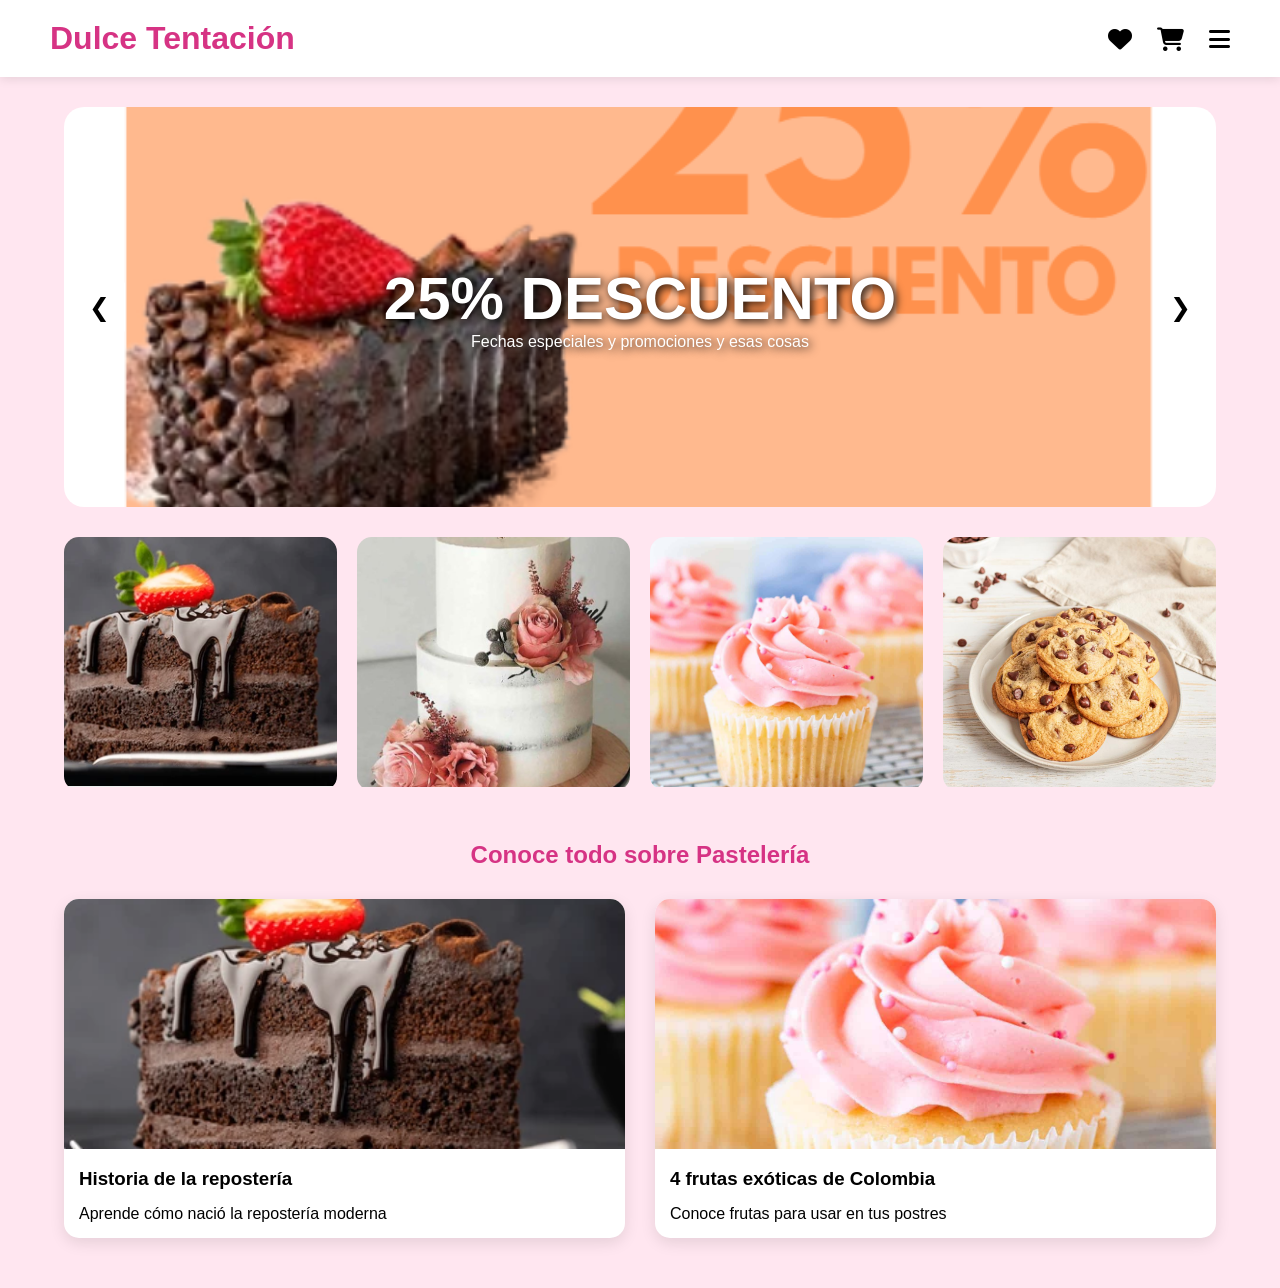
==== index.html @ 4da7d01d "Primer commit" ====
<!DOCTYPE html>
<html lang="en">
<head>
    <meta charset="UTF-8">
    <meta name="viewport" content="width=device-width, initial-scale=1.0">
    <title>Dulce Tentación V1</title>
    <link rel="stylesheet" href="css/estilo.css">
    <link rel="stylesheet" href="https://cdnjs.cloudflare.com/ajax/libs/font-awesome/6.5.1/css/all.min.css">
</head>
<body>
    <!-- Encabezado -->
    <header>
        <h1>Dulce Tentación</h1>
        <div class="iconos">
            <i class="fa-solid fa-heart"></i>
            <i class="fa-solid fa-cart-shopping"></i>
            <i class="fa-solid fa-bars"></i>
        </div>
    </header>

    <!-- Cosa deslizable -->
    <section class="slider">
        <button id="prev">&#10094;</button>
        <img id="slide" src="img/prueba_promo1.JPG">
        <button id="next">&#10095;</button>

        <div class="texto-slider">
            <h2>25% DESCUENTO</h2>
            <p>Fechas especiales y promociones y esas cosas</p>
        </div>
    </section>

    <!-- categorías -->
    <section class="categorias">
        <div class="categoria">
            <img src="img/tortas.jpg">
            <div class="overlay">
                <h3>Pastelería</h3>
            </div>
        </div>

        <div class="categoria">
            <img src="img/personalizados.jpg">
            <div class="overlay">
                <h3>Personalizados</h3>
            </div>
        </div>

        <div class="categoria">
            <img src="img/minis.jpg">
            <div class="overlay">
                <h3>Minis</h3>
            </div>
        </div>

        <div class="categoria">
            <img src="img/antojitos.jpg">
            <div class="overlay">
                <h3>Antojitos</h3>
            </div>
        </div>
    </section>

    <!-- aprende esto (blog) -->
    <section class="blog">
        <h2>Conoce todo sobre Pastelería</h2>

        <div class="articulos">
            <article>
                <img src="img/tortas.jpg">
                <h3>Historia de la repostería</h3>
                <p>Aprende cómo nació la repostería moderna</p>
            </article>

            <article>
                <img src="img/minis.jpg">
                <h3>4 frutas exóticas de Colombia</h3>
                <p>Conoce frutas para usar en tus postres</p>
            </article>
        </div>
    </section>

    <script src="js/script.js"></script>
    
</body>
</html>
---- css/estilo.css ----
*{
    margin:0;
    padding:0;
    box-sizing: border-box;
    font-family: Arial, Helvetica, sans-serif;
}

body{
    background: #ffe6f0;
}

/* estilo del encabezado */
header{
    display: flex;
    justify-content: space-between;
    align-items: center;
    padding: 20px 50px;
    background: white;
    box-shadow: 0 2px 10px rgba(0, 0, 0, 0.1);
}

header h1{
    color: #d63384;
}

.iconos {
    display: flex;
    gap: 25px;
}

.iconos i{
    font-size: 24px;
    cursor: pointer;
    transition: .3s;
}

.iconos i:hover{
    color: #d63384;
    transform: scale(1.2);
}

/* estilo de esa cosa deslizante */
.slider{
    width: 90%;
    height: 400px;
    margin: 30px auto;
    position: relative;
    overflow: hidden;
    border-radius: 20px;
}

.slider img{
    width: 100%;
    height: 100%;
    object-fit: cover;
}

.slider button{
    position: absolute;
    top: 50%;
    transform: translateY(-50%);
    background: white;
    border: none;
    padding: 10px 15px;
    cursor: pointer;
    font-size: 25px;
}

#prev{
    left: 10px;
}
#next{
    right: 10px;
}

.texto-slider{
    position: absolute;
    top: 50%;
    left: 50%;
    transform: translate(-50%,-50%);
    color: white;
    text-align: center;
    text-shadow: 2px 2px 10px black;
}

.texto-slider h2{
    font-size: 60px;
}

/* estilo de los recuadros de las categorías */
.categorias{
    width: 90%;
    margin: auto;
    display: grid;
    grid-template-columns: repeat(4,1fr);
    gap: 20px;
}

.categoria{
    position: relative;
    overflow: hidden;
    border-radius: 15px;
}

.categoria img{
    width: 100%;
    height: 250px;
    object-fit: cover;
    transition: .4s;
}

.overlay{
    position: absolute;
    inset: 0;
    background: rgba(214, 51, 132, .7);
    display: flex;
    justify-content: center;
    opacity: 0;
    transition: .4s;
}

.overlay h3{
    color: white;
    font-size: 30px;
}

.categoria:hover img{
    opacity: .3;
    transform: scale(1.1);
}

.categoria:hover .overlay{
    opacity: 1;
}

/* estilo de la otra cosa (blog) */
.blog{
    width: 90%;
    margin: 50px auto;
}

.blog h2{
    text-align: center;
    margin-bottom: 30px;
    color: #d63384;
}

.articulos{
    display: grid;
    grid-template-columns: 1fr 1fr;
    gap: 30px;
}

article{
    background: white;
    border-radius: 15px;
    overflow: hidden;
    box-shadow: 0 5px 15px rgba(0, 0, 0, .1);
}

article img{
    width: 100%;
    height: 250px;
    object-fit: cover;
}

article h3{
    padding: 15px;
}

article p{
    padding: 0 15px 15px;
}
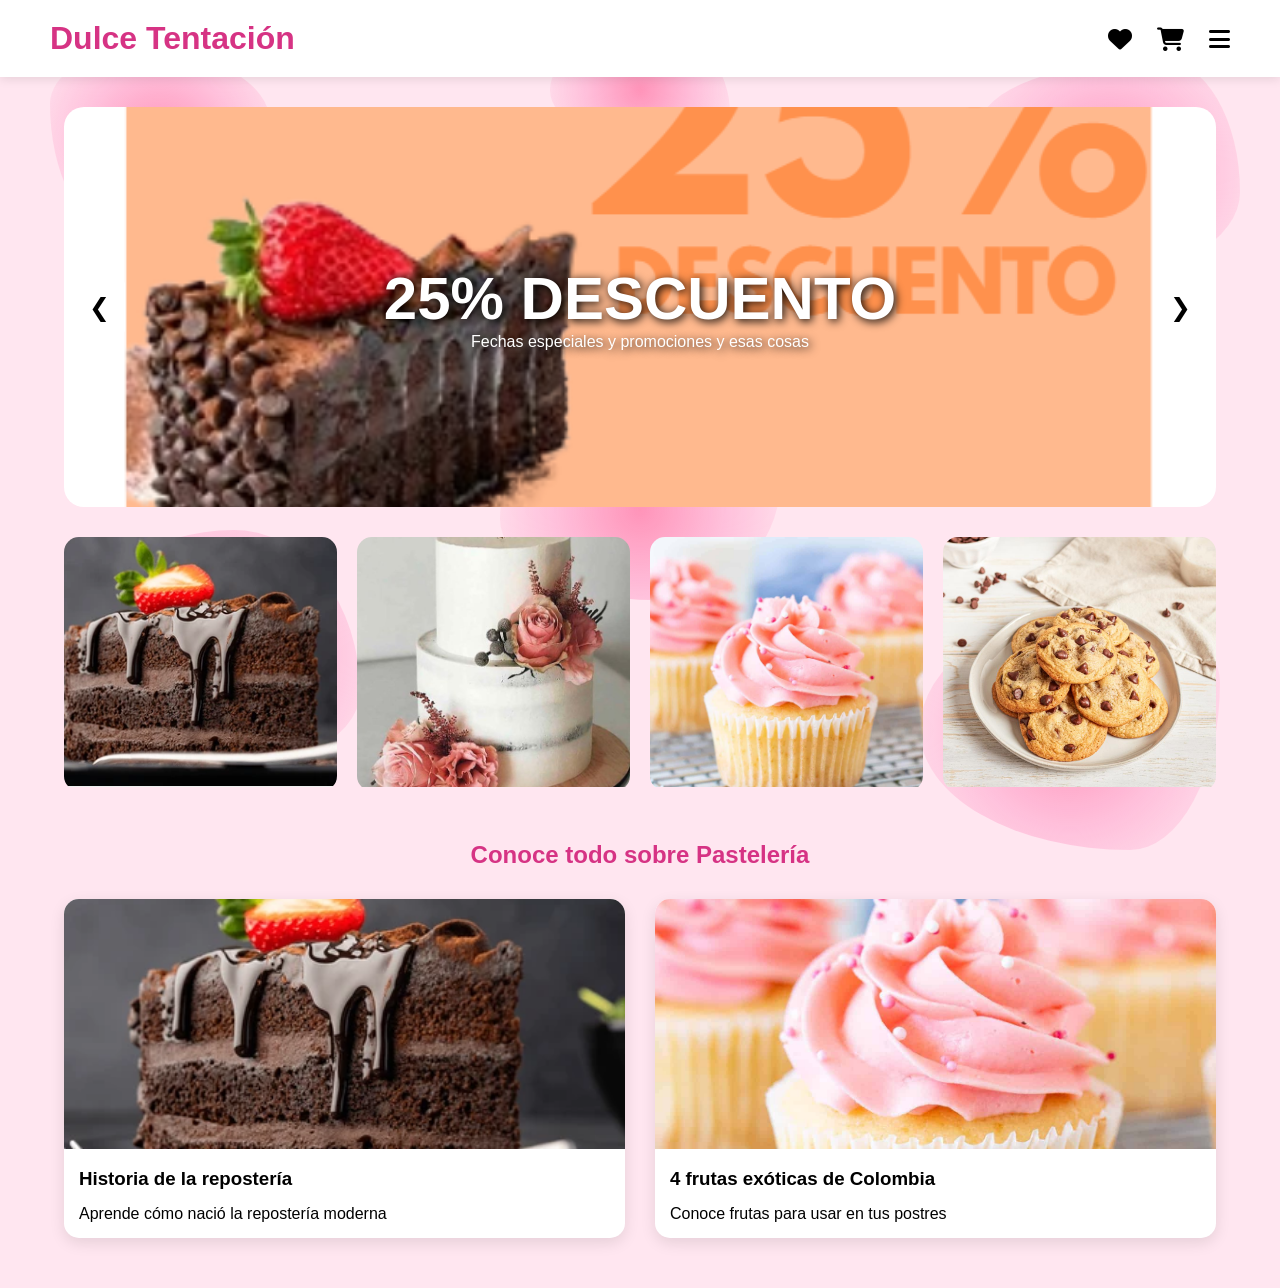
==== commit 5c239c8a: "V1 Sena-Dulce Tentación" ====
--- a/index.html
+++ b/index.html
@@ -8,6 +8,15 @@
     <link rel="stylesheet" href="https://cdnjs.cloudflare.com/ajax/libs/font-awesome/6.5.1/css/all.min.css">
 </head>
 <body>
+    <div class="manchas-fondo">
+        <div class="mancha m1"></div>
+        <div class="mancha m2"></div>
+        <div class="mancha m3"></div>
+        <div class="mancha m4"></div>
+        <div class="mancha m5"></div>
+        <div class="mancha m6"></div>
+    </div>
+
     <!-- Encabezado -->
     <header>
         <h1>Dulce Tentación</h1>
--- a/css/estilo.css
+++ b/css/estilo.css
@@ -7,7 +7,118 @@
 
 body{
     background: #ffe6f0;
-}
+    position: relative;
+    overflow-x: hidden;
+}
+
+/* contenedor */
+.manchas-fondo{
+    position: fixed;
+    inset: 0;
+    z-index: -1;
+    pointer-events: none;
+}
+
+/* manchas del fondo */
+.mancha{
+    position: absolute;
+    background: radial-gradient(
+        circle, 
+        rgba(255,80,140,.55) 0%,
+        rgba(255,120,180,.35) 50%,
+        transparent 100%
+    );
+}
+
+/* SUPERIOR IZQUIERDA */
+
+.m1{
+    width:220px;
+    height:180px;
+
+    top:50px;
+    left:50px;
+
+    border-radius:
+    40% 60% 70% 30% /
+    30% 40% 60% 70%;
+}
+
+/* CENTRO SUPERIOR */
+
+.m2{
+    width:180px;
+    height:120px;
+
+    top:30px;
+    left:50%;
+
+    transform:translateX(-50%);
+
+    border-radius:
+    60% 40% 30% 70% /
+    50% 70% 30% 50%;
+}
+
+/* SUPERIOR DERECHA */
+
+.m3{
+    width:260px;
+    height:220px;
+
+    top:60px;
+    right:40px;
+
+    border-radius:
+    70% 30% 60% 40% /
+    30% 60% 40% 70%;
+}
+
+/* CENTRO */
+
+.m4{
+    width:280px;
+    height:180px;
+
+    top:420px;
+    left:50%;
+
+    transform:translateX(-50%);
+
+    border-radius:
+    35% 65% 45% 55% /
+    55% 35% 65% 45%;
+}
+
+/* INFERIOR IZQUIERDA */
+
+.m5{
+    width:280px;
+    height:250px;
+
+    bottom:120px;
+    left:80px;
+
+    border-radius:
+    55% 45% 65% 35% /
+    45% 65% 35% 55%;
+}
+
+/* INFERIOR DERECHA */
+
+.m6{
+    width:300px;
+    height:240px;
+
+    bottom:50px;
+    right:60px;
+
+    border-radius:
+    60% 40% 30% 70% /
+    50% 30% 70% 50%;
+}
+
+
 
 /* estilo del encabezado */
 header{
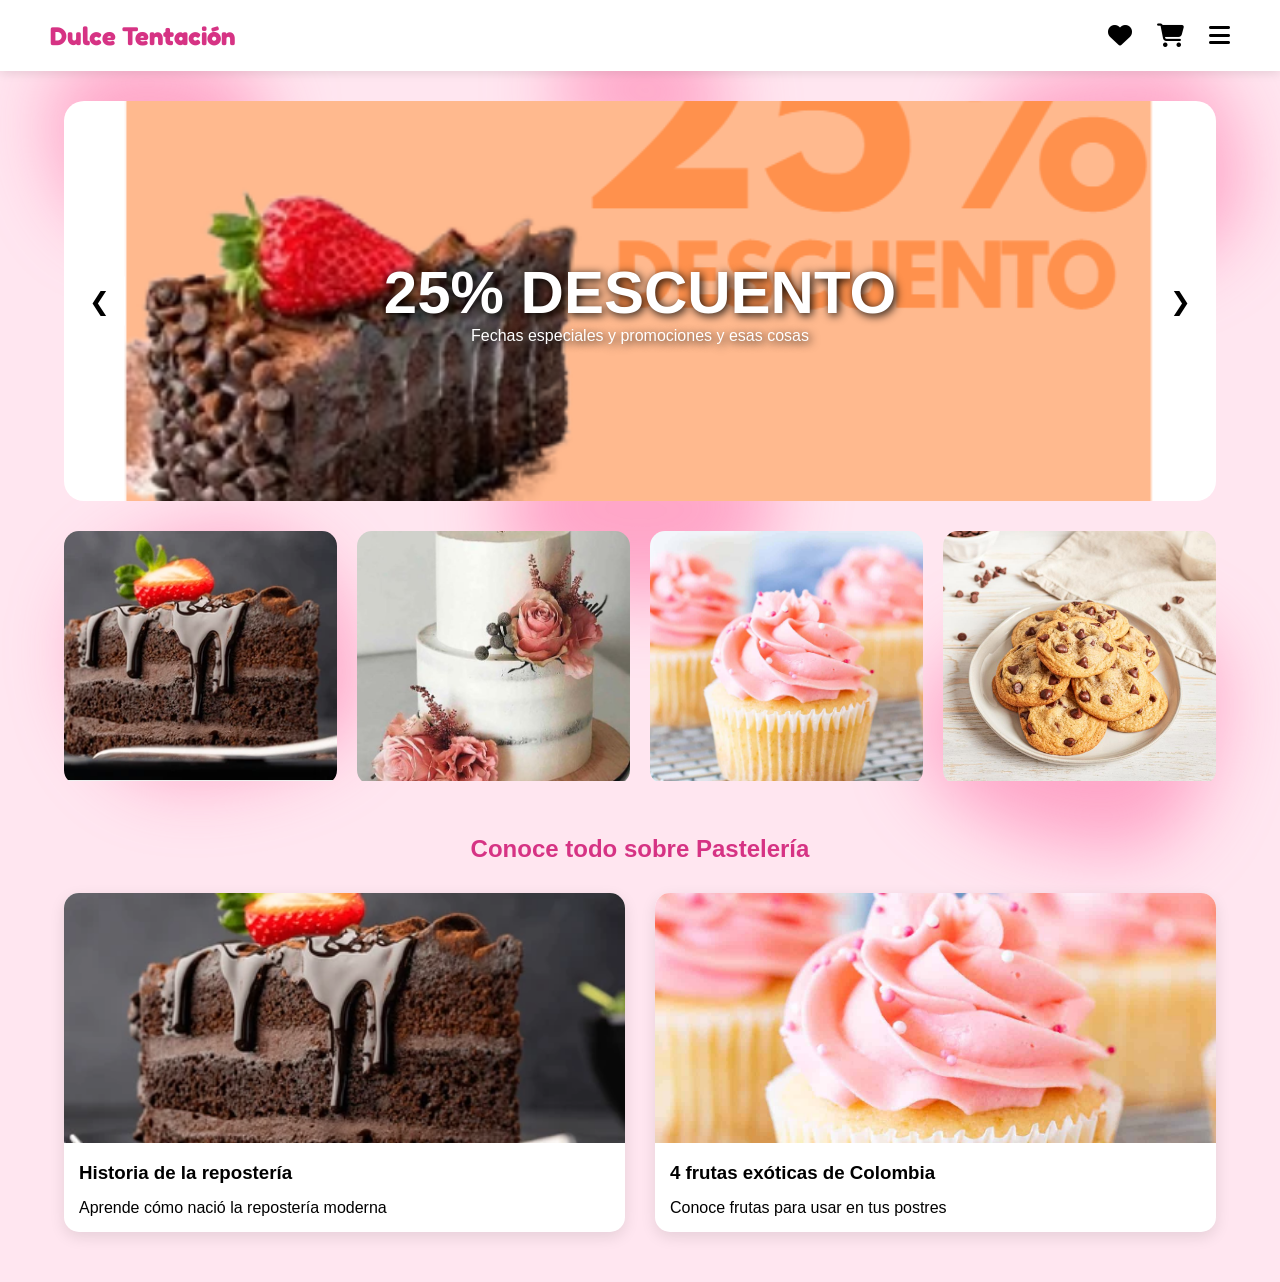
==== commit 373b9b6c: "Cambios en el index y creación de dos archivos" ====
--- a/index.html
+++ b/index.html
@@ -5,6 +5,8 @@
     <meta name="viewport" content="width=device-width, initial-scale=1.0">
     <title>Dulce Tentación V1</title>
     <link rel="stylesheet" href="css/estilo.css">
+    <link rel="preconnect" href="https://fonts.googleapis.com">
+    <link href="https://fonts.googleapis.com/css2?family=Fredoka:wght@500;600;700&display=swap" rel="stylesheet">
     <link rel="stylesheet" href="https://cdnjs.cloudflare.com/ajax/libs/font-awesome/6.5.1/css/all.min.css">
 </head>
 <body>
@@ -23,7 +25,14 @@
         <div class="iconos">
             <i class="fa-solid fa-heart"></i>
             <i class="fa-solid fa-cart-shopping"></i>
-            <i class="fa-solid fa-bars"></i>
+            <div class="menu-container">
+                <i class="fa-solid fa-bars" id="menuBtn"></i>
+
+                <div id="dropdownMenu" class="dropdown-menu hidden">
+                    <a href="registrar.html">Registrarse</a>
+                    <a href="iniciar.html">Iniciar Sesión</a>
+                </div>
+            </div>
         </div>
     </header>
 
--- a/css/estilo.css
+++ b/css/estilo.css
@@ -21,13 +21,18 @@
 
 /* manchas del fondo */
 .mancha{
-    position: absolute;
-    background: radial-gradient(
-        circle, 
-        rgba(255,80,140,.55) 0%,
-        rgba(255,120,180,.35) 50%,
-        transparent 100%
+    position:absolute;
+
+    background:
+    repeating-radial-gradient(
+        circle,
+        rgba(255,80,140,.55) 0px,
+        rgba(255,80,140,.55) 4px,
+        rgba(255,120,180,.45) 8px,
+        rgba(255,120,180,.35) 12px
     );
+
+    filter:blur(35px);
 }
 
 /* SUPERIOR IZQUIERDA */
@@ -131,7 +136,11 @@
 }
 
 header h1{
+    font-family: 'Fredoka', sans-serif;
+    font-size: 1.6rem;
+    font-weight: 700;
     color: #d63384;
+    text-decoration: none;
 }
 
 .iconos {
@@ -148,6 +157,40 @@
 .iconos i:hover{
     color: #d63384;
     transform: scale(1.2);
+}
+
+.menu-container {
+  position: relative;
+  display: inline-block;
+}
+
+.dropdown-menu {
+  position: absolute;
+  top: 100%;
+  right: 0;
+  margin-top: 8px;
+  background: white;
+  border-radius: 8px;
+  box-shadow: 0 4px 12px rgba(0,0,0,0.15);
+  min-width: 160px;
+  overflow: hidden;
+  z-index: 100;
+}
+
+.dropdown-menu a {
+  display: block;
+  padding: 12px 16px;
+  text-decoration: none;
+  color: #d63384;
+  font-size: 14px;
+}
+
+.dropdown-menu a:hover {
+  background-color: #FFE6F0;
+}
+
+.hidden {
+  display: none;
 }
 
 /* estilo de esa cosa deslizante */
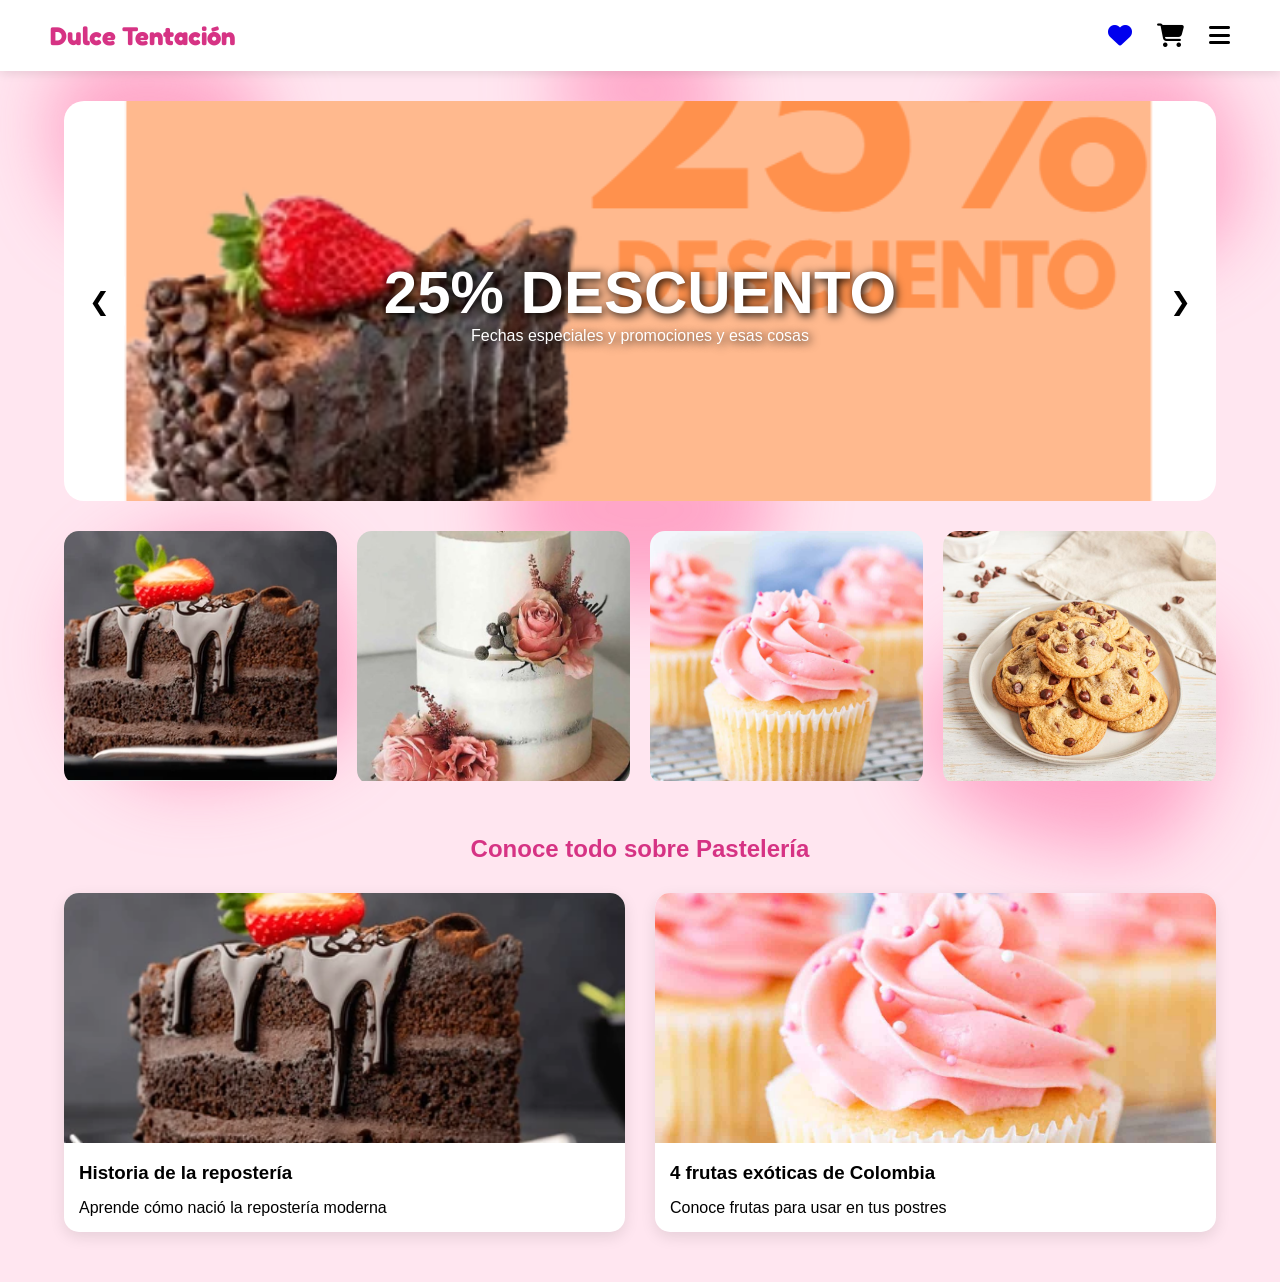
==== commit 6369b1ce: "Funcionalidad del botón favoritos" ====
--- a/index.html
+++ b/index.html
@@ -19,24 +19,27 @@
         <div class="mancha m6"></div>
     </div>
 
-    <!-- Encabezado -->
+    
     <header>
         <h1>Dulce Tentación</h1>
         <div class="iconos">
-            <i class="fa-solid fa-heart"></i>
+            <a href="favoritos/favorito.html">
+                <i class="fa-solid fa-heart" id="favBtn"></i>
+            </a>
+            
             <i class="fa-solid fa-cart-shopping"></i>
             <div class="menu-container">
                 <i class="fa-solid fa-bars" id="menuBtn"></i>
 
                 <div id="dropdownMenu" class="dropdown-menu hidden">
-                    <a href="registrar.html">Registrarse</a>
-                    <a href="iniciar.html">Iniciar Sesión</a>
+                    <a href="sesion/registrar.html">Registrarse</a>
+                    <a href="sesion/iniciar.html">Iniciar Sesión</a>
                 </div>
             </div>
         </div>
     </header>
 
-    <!-- Cosa deslizable -->
+    
     <section class="slider">
         <button id="prev">&#10094;</button>
         <img id="slide" src="img/prueba_promo1.JPG">
@@ -48,7 +51,7 @@
         </div>
     </section>
 
-    <!-- categorías -->
+    
     <section class="categorias">
         <div class="categoria">
             <img src="img/tortas.jpg">
@@ -79,7 +82,7 @@
         </div>
     </section>
 
-    <!-- aprende esto (blog) -->
+    
     <section class="blog">
         <h2>Conoce todo sobre Pastelería</h2>
 
